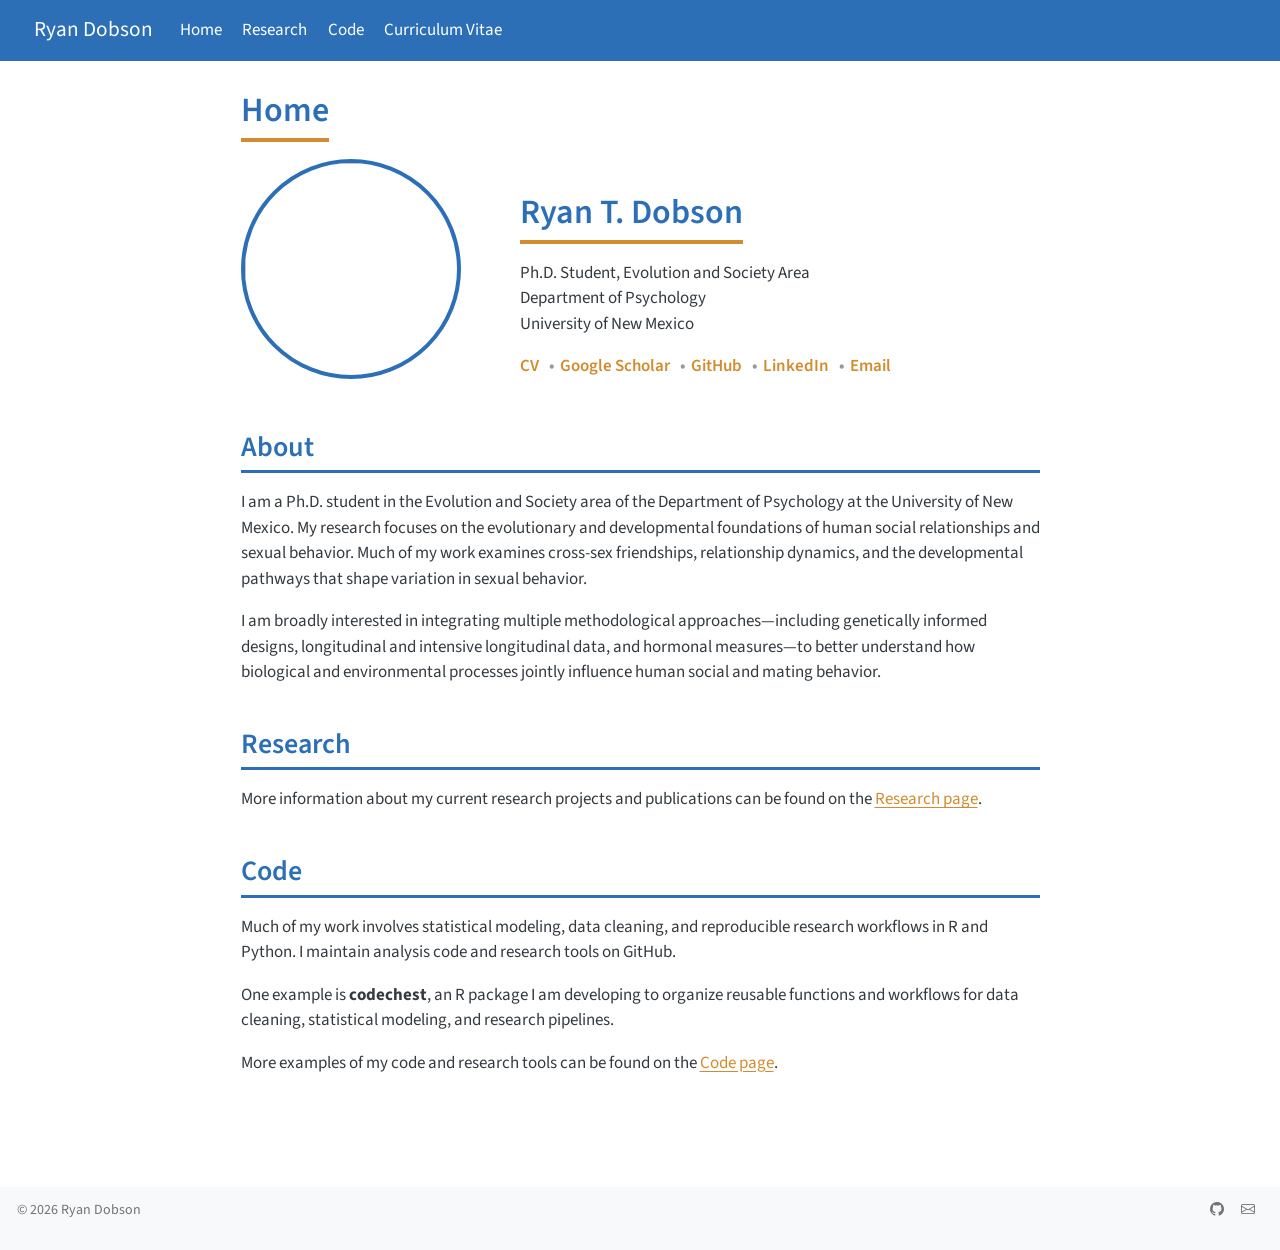
==== docs/index.html @ 4579f453 "minor updates" ====
<!DOCTYPE html>
<html xmlns="http://www.w3.org/1999/xhtml" lang="en" xml:lang="en"><head>

<meta charset="utf-8">
<meta name="generator" content="quarto-1.8.25">

<meta name="viewport" content="width=device-width, initial-scale=1.0, user-scalable=yes">


<title>Home – Ryan Dobson</title>
<style>
code{white-space: pre-wrap;}
span.smallcaps{font-variant: small-caps;}
div.columns{display: flex; gap: min(4vw, 1.5em);}
div.column{flex: auto; overflow-x: auto;}
div.hanging-indent{margin-left: 1.5em; text-indent: -1.5em;}
ul.task-list{list-style: none;}
ul.task-list li input[type="checkbox"] {
  width: 0.8em;
  margin: 0 0.8em 0.2em -1em; /* quarto-specific, see https://github.com/quarto-dev/quarto-cli/issues/4556 */ 
  vertical-align: middle;
}
</style>


<script src="site_libs/quarto-nav/quarto-nav.js"></script>
<script src="site_libs/quarto-nav/headroom.min.js"></script>
<script src="site_libs/clipboard/clipboard.min.js"></script>
<script src="site_libs/quarto-search/autocomplete.umd.js"></script>
<script src="site_libs/quarto-search/fuse.min.js"></script>
<script src="site_libs/quarto-search/quarto-search.js"></script>
<meta name="quarto:offset" content="./">
<script src="site_libs/quarto-html/quarto.js" type="module"></script>
<script src="site_libs/quarto-html/tabsets/tabsets.js" type="module"></script>
<script src="site_libs/quarto-html/axe/axe-check.js" type="module"></script>
<script src="site_libs/quarto-html/popper.min.js"></script>
<script src="site_libs/quarto-html/tippy.umd.min.js"></script>
<script src="site_libs/quarto-html/anchor.min.js"></script>
<link href="site_libs/quarto-html/tippy.css" rel="stylesheet">
<link href="site_libs/quarto-html/quarto-syntax-highlighting-7b89279ff1a6dce999919e0e67d4d9ec.css" rel="stylesheet" id="quarto-text-highlighting-styles">
<script src="site_libs/bootstrap/bootstrap.min.js"></script>
<link href="site_libs/bootstrap/bootstrap-icons.css" rel="stylesheet">
<link href="site_libs/bootstrap/bootstrap-d34d6fb547be8940ebf3b1b41525d5d0.min.css" rel="stylesheet" append-hash="true" id="quarto-bootstrap" data-mode="light">
<script id="quarto-search-options" type="application/json">{
  "location": "navbar",
  "copy-button": false,
  "collapse-after": 3,
  "panel-placement": "end",
  "type": "overlay",
  "limit": 50,
  "keyboard-shortcut": [
    "f",
    "/",
    "s"
  ],
  "show-item-context": false,
  "language": {
    "search-no-results-text": "No results",
    "search-matching-documents-text": "matching documents",
    "search-copy-link-title": "Copy link to search",
    "search-hide-matches-text": "Hide additional matches",
    "search-more-match-text": "more match in this document",
    "search-more-matches-text": "more matches in this document",
    "search-clear-button-title": "Clear",
    "search-text-placeholder": "",
    "search-detached-cancel-button-title": "Cancel",
    "search-submit-button-title": "Submit",
    "search-label": "Search"
  }
}</script>


<link rel="stylesheet" href="styles.css">
</head>

<body class="nav-fixed fullcontent quarto-light">

<div id="quarto-search-results"></div>
  <header id="quarto-header" class="headroom fixed-top">
    <nav class="navbar navbar-expand-lg " data-bs-theme="dark">
      <div class="navbar-container container-fluid">
      <div class="navbar-brand-container mx-auto">
    <a href="./index.html" class="navbar-brand navbar-brand-logo">
    </a>
    <a class="navbar-brand" href="./index.html">
    <span class="navbar-title">Ryan Dobson</span>
    </a>
  </div>
            <div id="quarto-search" class="" title="Search"></div>
          <button class="navbar-toggler" type="button" data-bs-toggle="collapse" data-bs-target="#navbarCollapse" aria-controls="navbarCollapse" role="menu" aria-expanded="false" aria-label="Toggle navigation" onclick="if (window.quartoToggleHeadroom) { window.quartoToggleHeadroom(); }">
  <span class="navbar-toggler-icon"></span>
</button>
          <div class="collapse navbar-collapse" id="navbarCollapse">
            <ul class="navbar-nav navbar-nav-scroll me-auto">
  <li class="nav-item">
    <a class="nav-link active" href="./index.html" aria-current="page"> 
<span class="menu-text">Home</span></a>
  </li>  
  <li class="nav-item">
    <a class="nav-link" href="./research.html"> 
<span class="menu-text">Research</span></a>
  </li>  
  <li class="nav-item">
    <a class="nav-link" href="./code.html"> 
<span class="menu-text">Code</span></a>
  </li>  
  <li class="nav-item">
    <a class="nav-link" href="./cv.html"> 
<span class="menu-text">Curriculum Vitae</span></a>
  </li>  
</ul>
          </div> <!-- /navcollapse -->
            <div class="quarto-navbar-tools">
</div>
      </div> <!-- /container-fluid -->
    </nav>
</header>
<!-- content -->
<div id="quarto-content" class="quarto-container page-columns page-rows-contents page-layout-article page-navbar">
<!-- sidebar -->
<!-- margin-sidebar -->
    
<!-- main -->
<main class="content" id="quarto-document-content">

<header id="title-block-header" class="quarto-title-block default">
<div class="quarto-title">
<h1 class="title">Home</h1>
</div>



<div class="quarto-title-meta">

    
  
    
  </div>
  


</header>


<div class="columns">
<div class="column" style="width:35%;">
<p><img src="files/images/unm_free_personal_headshot.jpg" class="profile-photo img-fluid"></p>
</div><div class="column" style="width:65%;">
<section id="ryan-t.-dobson" class="level1">
<h1>Ryan T. Dobson</h1>
<p>Ph.D.&nbsp;Student, Evolution and Society Area<br>
Department of Psychology<br>
University of New Mexico</p>
<div class="profile-links">
<p><a href="files/Ryan_Dobson_CV_march15_2026.pdf">CV</a> <a href="https://scholar.google.com/citations?user=y7DOvyMAAAAJ&amp;hl=en">Google Scholar</a> <a href="https://github.com/ryandobson">GitHub</a> <a href="https://www.linkedin.com/in/ryan-dobson-2022abc">LinkedIn</a> <a href="mailto:rdobson@unm.edu">Email</a></p>
</div>
</section>
</div>
</div>
<section id="about" class="level2">
<h2 class="anchored" data-anchor-id="about">About</h2>
<p>I am a Ph.D.&nbsp;student in the Evolution and Society area of the Department of Psychology at the University of New Mexico. My research focuses on the evolutionary and developmental foundations of human social relationships and sexual behavior. Much of my work examines cross-sex friendships, relationship dynamics, and the developmental pathways that shape variation in sexual behavior.</p>
<p>I am broadly interested in integrating multiple methodological approaches—including genetically informed designs, longitudinal and intensive longitudinal data, and hormonal measures—to better understand how biological and environmental processes jointly influence human social and mating behavior.</p>
</section>
<section id="research" class="level2">
<h2 class="anchored" data-anchor-id="research">Research</h2>
<p>More information about my current research projects and publications can be found on the <a href="./research.html">Research page</a>.</p>
</section>
<section id="code" class="level2">
<h2 class="anchored" data-anchor-id="code">Code</h2>
<p>Much of my work involves statistical modeling, data cleaning, and reproducible research workflows in R and Python. I maintain analysis code and research tools on GitHub.</p>
<p>One example is <strong>codechest</strong>, an R package I am developing to organize reusable functions and workflows for data cleaning, statistical modeling, and research pipelines.</p>
<p>More examples of my code and research tools can be found on the <a href="./code.html">Code page</a>.</p>


</section>

</main> <!-- /main -->
<script id="quarto-html-after-body" type="application/javascript">
  window.document.addEventListener("DOMContentLoaded", function (event) {
    const icon = "";
    const anchorJS = new window.AnchorJS();
    anchorJS.options = {
      placement: 'right',
      icon: icon
    };
    anchorJS.add('.anchored');
    const isCodeAnnotation = (el) => {
      for (const clz of el.classList) {
        if (clz.startsWith('code-annotation-')) {                     
          return true;
        }
      }
      return false;
    }
    const onCopySuccess = function(e) {
      // button target
      const button = e.trigger;
      // don't keep focus
      button.blur();
      // flash "checked"
      button.classList.add('code-copy-button-checked');
      var currentTitle = button.getAttribute("title");
      button.setAttribute("title", "Copied!");
      let tooltip;
      if (window.bootstrap) {
        button.setAttribute("data-bs-toggle", "tooltip");
        button.setAttribute("data-bs-placement", "left");
        button.setAttribute("data-bs-title", "Copied!");
        tooltip = new bootstrap.Tooltip(button, 
          { trigger: "manual", 
            customClass: "code-copy-button-tooltip",
            offset: [0, -8]});
        tooltip.show();    
      }
      setTimeout(function() {
        if (tooltip) {
          tooltip.hide();
          button.removeAttribute("data-bs-title");
          button.removeAttribute("data-bs-toggle");
          button.removeAttribute("data-bs-placement");
        }
        button.setAttribute("title", currentTitle);
        button.classList.remove('code-copy-button-checked');
      }, 1000);
      // clear code selection
      e.clearSelection();
    }
    const getTextToCopy = function(trigger) {
      const outerScaffold = trigger.parentElement.cloneNode(true);
      const codeEl = outerScaffold.querySelector('code');
      for (const childEl of codeEl.children) {
        if (isCodeAnnotation(childEl)) {
          childEl.remove();
        }
      }
      return codeEl.innerText;
    }
    const clipboard = new window.ClipboardJS('.code-copy-button:not([data-in-quarto-modal])', {
      text: getTextToCopy
    });
    clipboard.on('success', onCopySuccess);
    if (window.document.getElementById('quarto-embedded-source-code-modal')) {
      const clipboardModal = new window.ClipboardJS('.code-copy-button[data-in-quarto-modal]', {
        text: getTextToCopy,
        container: window.document.getElementById('quarto-embedded-source-code-modal')
      });
      clipboardModal.on('success', onCopySuccess);
    }
      var localhostRegex = new RegExp(/^(?:http|https):\/\/localhost\:?[0-9]*\//);
      var mailtoRegex = new RegExp(/^mailto:/);
        var filterRegex = new RegExp('/' + window.location.host + '/');
      var isInternal = (href) => {
          return filterRegex.test(href) || localhostRegex.test(href) || mailtoRegex.test(href);
      }
      // Inspect non-navigation links and adorn them if external
     var links = window.document.querySelectorAll('a[href]:not(.nav-link):not(.navbar-brand):not(.toc-action):not(.sidebar-link):not(.sidebar-item-toggle):not(.pagination-link):not(.no-external):not([aria-hidden]):not(.dropdown-item):not(.quarto-navigation-tool):not(.about-link)');
      for (var i=0; i<links.length; i++) {
        const link = links[i];
        if (!isInternal(link.href)) {
          // undo the damage that might have been done by quarto-nav.js in the case of
          // links that we want to consider external
          if (link.dataset.originalHref !== undefined) {
            link.href = link.dataset.originalHref;
          }
        }
      }
    function tippyHover(el, contentFn, onTriggerFn, onUntriggerFn) {
      const config = {
        allowHTML: true,
        maxWidth: 500,
        delay: 100,
        arrow: false,
        appendTo: function(el) {
            return el.parentElement;
        },
        interactive: true,
        interactiveBorder: 10,
        theme: 'quarto',
        placement: 'bottom-start',
      };
      if (contentFn) {
        config.content = contentFn;
      }
      if (onTriggerFn) {
        config.onTrigger = onTriggerFn;
      }
      if (onUntriggerFn) {
        config.onUntrigger = onUntriggerFn;
      }
      window.tippy(el, config); 
    }
    const noterefs = window.document.querySelectorAll('a[role="doc-noteref"]');
    for (var i=0; i<noterefs.length; i++) {
      const ref = noterefs[i];
      tippyHover(ref, function() {
        // use id or data attribute instead here
        let href = ref.getAttribute('data-footnote-href') || ref.getAttribute('href');
        try { href = new URL(href).hash; } catch {}
        const id = href.replace(/^#\/?/, "");
        const note = window.document.getElementById(id);
        if (note) {
          return note.innerHTML;
        } else {
          return "";
        }
      });
    }
    const xrefs = window.document.querySelectorAll('a.quarto-xref');
    const processXRef = (id, note) => {
      // Strip column container classes
      const stripColumnClz = (el) => {
        el.classList.remove("page-full", "page-columns");
        if (el.children) {
          for (const child of el.children) {
            stripColumnClz(child);
          }
        }
      }
      stripColumnClz(note)
      if (id === null || id.startsWith('sec-')) {
        // Special case sections, only their first couple elements
        const container = document.createElement("div");
        if (note.children && note.children.length > 2) {
          container.appendChild(note.children[0].cloneNode(true));
          for (let i = 1; i < note.children.length; i++) {
            const child = note.children[i];
            if (child.tagName === "P" && child.innerText === "") {
              continue;
            } else {
              container.appendChild(child.cloneNode(true));
              break;
            }
          }
          if (window.Quarto?.typesetMath) {
            window.Quarto.typesetMath(container);
          }
          return container.innerHTML
        } else {
          if (window.Quarto?.typesetMath) {
            window.Quarto.typesetMath(note);
          }
          return note.innerHTML;
        }
      } else {
        // Remove any anchor links if they are present
        const anchorLink = note.querySelector('a.anchorjs-link');
        if (anchorLink) {
          anchorLink.remove();
        }
        if (window.Quarto?.typesetMath) {
          window.Quarto.typesetMath(note);
        }
        if (note.classList.contains("callout")) {
          return note.outerHTML;
        } else {
          return note.innerHTML;
        }
      }
    }
    for (var i=0; i<xrefs.length; i++) {
      const xref = xrefs[i];
      tippyHover(xref, undefined, function(instance) {
        instance.disable();
        let url = xref.getAttribute('href');
        let hash = undefined; 
        if (url.startsWith('#')) {
          hash = url;
        } else {
          try { hash = new URL(url).hash; } catch {}
        }
        if (hash) {
          const id = hash.replace(/^#\/?/, "");
          const note = window.document.getElementById(id);
          if (note !== null) {
            try {
              const html = processXRef(id, note.cloneNode(true));
              instance.setContent(html);
            } finally {
              instance.enable();
              instance.show();
            }
          } else {
            // See if we can fetch this
            fetch(url.split('#')[0])
            .then(res => res.text())
            .then(html => {
              const parser = new DOMParser();
              const htmlDoc = parser.parseFromString(html, "text/html");
              const note = htmlDoc.getElementById(id);
              if (note !== null) {
                const html = processXRef(id, note);
                instance.setContent(html);
              } 
            }).finally(() => {
              instance.enable();
              instance.show();
            });
          }
        } else {
          // See if we can fetch a full url (with no hash to target)
          // This is a special case and we should probably do some content thinning / targeting
          fetch(url)
          .then(res => res.text())
          .then(html => {
            const parser = new DOMParser();
            const htmlDoc = parser.parseFromString(html, "text/html");
            const note = htmlDoc.querySelector('main.content');
            if (note !== null) {
              // This should only happen for chapter cross references
              // (since there is no id in the URL)
              // remove the first header
              if (note.children.length > 0 && note.children[0].tagName === "HEADER") {
                note.children[0].remove();
              }
              const html = processXRef(null, note);
              instance.setContent(html);
            } 
          }).finally(() => {
            instance.enable();
            instance.show();
          });
        }
      }, function(instance) {
      });
    }
        let selectedAnnoteEl;
        const selectorForAnnotation = ( cell, annotation) => {
          let cellAttr = 'data-code-cell="' + cell + '"';
          let lineAttr = 'data-code-annotation="' +  annotation + '"';
          const selector = 'span[' + cellAttr + '][' + lineAttr + ']';
          return selector;
        }
        const selectCodeLines = (annoteEl) => {
          const doc = window.document;
          const targetCell = annoteEl.getAttribute("data-target-cell");
          const targetAnnotation = annoteEl.getAttribute("data-target-annotation");
          const annoteSpan = window.document.querySelector(selectorForAnnotation(targetCell, targetAnnotation));
          const lines = annoteSpan.getAttribute("data-code-lines").split(",");
          const lineIds = lines.map((line) => {
            return targetCell + "-" + line;
          })
          let top = null;
          let height = null;
          let parent = null;
          if (lineIds.length > 0) {
              //compute the position of the single el (top and bottom and make a div)
              const el = window.document.getElementById(lineIds[0]);
              top = el.offsetTop;
              height = el.offsetHeight;
              parent = el.parentElement.parentElement;
            if (lineIds.length > 1) {
              const lastEl = window.document.getElementById(lineIds[lineIds.length - 1]);
              const bottom = lastEl.offsetTop + lastEl.offsetHeight;
              height = bottom - top;
            }
            if (top !== null && height !== null && parent !== null) {
              // cook up a div (if necessary) and position it 
              let div = window.document.getElementById("code-annotation-line-highlight");
              if (div === null) {
                div = window.document.createElement("div");
                div.setAttribute("id", "code-annotation-line-highlight");
                div.style.position = 'absolute';
                parent.appendChild(div);
              }
              div.style.top = top - 2 + "px";
              div.style.height = height + 4 + "px";
              div.style.left = 0;
              let gutterDiv = window.document.getElementById("code-annotation-line-highlight-gutter");
              if (gutterDiv === null) {
                gutterDiv = window.document.createElement("div");
                gutterDiv.setAttribute("id", "code-annotation-line-highlight-gutter");
                gutterDiv.style.position = 'absolute';
                const codeCell = window.document.getElementById(targetCell);
                const gutter = codeCell.querySelector('.code-annotation-gutter');
                gutter.appendChild(gutterDiv);
              }
              gutterDiv.style.top = top - 2 + "px";
              gutterDiv.style.height = height + 4 + "px";
            }
            selectedAnnoteEl = annoteEl;
          }
        };
        const unselectCodeLines = () => {
          const elementsIds = ["code-annotation-line-highlight", "code-annotation-line-highlight-gutter"];
          elementsIds.forEach((elId) => {
            const div = window.document.getElementById(elId);
            if (div) {
              div.remove();
            }
          });
          selectedAnnoteEl = undefined;
        };
          // Handle positioning of the toggle
      window.addEventListener(
        "resize",
        throttle(() => {
          elRect = undefined;
          if (selectedAnnoteEl) {
            selectCodeLines(selectedAnnoteEl);
          }
        }, 10)
      );
      function throttle(fn, ms) {
      let throttle = false;
      let timer;
        return (...args) => {
          if(!throttle) { // first call gets through
              fn.apply(this, args);
              throttle = true;
          } else { // all the others get throttled
              if(timer) clearTimeout(timer); // cancel #2
              timer = setTimeout(() => {
                fn.apply(this, args);
                timer = throttle = false;
              }, ms);
          }
        };
      }
        // Attach click handler to the DT
        const annoteDls = window.document.querySelectorAll('dt[data-target-cell]');
        for (const annoteDlNode of annoteDls) {
          annoteDlNode.addEventListener('click', (event) => {
            const clickedEl = event.target;
            if (clickedEl !== selectedAnnoteEl) {
              unselectCodeLines();
              const activeEl = window.document.querySelector('dt[data-target-cell].code-annotation-active');
              if (activeEl) {
                activeEl.classList.remove('code-annotation-active');
              }
              selectCodeLines(clickedEl);
              clickedEl.classList.add('code-annotation-active');
            } else {
              // Unselect the line
              unselectCodeLines();
              clickedEl.classList.remove('code-annotation-active');
            }
          });
        }
    const findCites = (el) => {
      const parentEl = el.parentElement;
      if (parentEl) {
        const cites = parentEl.dataset.cites;
        if (cites) {
          return {
            el,
            cites: cites.split(' ')
          };
        } else {
          return findCites(el.parentElement)
        }
      } else {
        return undefined;
      }
    };
    var bibliorefs = window.document.querySelectorAll('a[role="doc-biblioref"]');
    for (var i=0; i<bibliorefs.length; i++) {
      const ref = bibliorefs[i];
      const citeInfo = findCites(ref);
      if (citeInfo) {
        tippyHover(citeInfo.el, function() {
          var popup = window.document.createElement('div');
          citeInfo.cites.forEach(function(cite) {
            var citeDiv = window.document.createElement('div');
            citeDiv.classList.add('hanging-indent');
            citeDiv.classList.add('csl-entry');
            var biblioDiv = window.document.getElementById('ref-' + cite);
            if (biblioDiv) {
              citeDiv.innerHTML = biblioDiv.innerHTML;
            }
            popup.appendChild(citeDiv);
          });
          return popup.innerHTML;
        });
      }
    }
  });
  </script>
</div> <!-- /content -->
<footer class="footer">
  <div class="nav-footer">
    <div class="nav-footer-left">
<p>© 2026 Ryan Dobson</p>
</div>   
    <div class="nav-footer-center">
      &nbsp;
    </div>
    <div class="nav-footer-right">
      <ul class="footer-items list-unstyled">
    <li class="nav-item compact">
    <a class="nav-link" href="https://github.com/ryandobson">
      <i class="bi bi-github" role="img">
</i> 
    </a>
  </li>  
    <li class="nav-item compact">
    <a class="nav-link" href="mailto:rdobson@unm.edu">
      <i class="bi bi-envelope" role="img">
</i> 
    </a>
  </li>  
</ul>
    </div>
  </div>
</footer>




</body></html>
---- docs/site_libs/quarto-html/tippy.css ----
.tippy-box[data-animation=fade][data-state=hidden]{opacity:0}[data-tippy-root]{max-width:calc(100vw - 10px)}.tippy-box{position:relative;background-color:#333;color:#fff;border-radius:4px;font-size:14px;line-height:1.4;white-space:normal;outline:0;transition-property:transform,visibility,opacity}.tippy-box[data-placement^=top]>.tippy-arrow{bottom:0}.tippy-box[data-placement^=top]>.tippy-arrow:before{bottom:-7px;left:0;border-width:8px 8px 0;border-top-color:initial;transform-origin:center top}.tippy-box[data-placement^=bottom]>.tippy-arrow{top:0}.tippy-box[data-placement^=bottom]>.tippy-arrow:before{top:-7px;left:0;border-width:0 8px 8px;border-bottom-color:initial;transform-origin:center bottom}.tippy-box[data-placement^=left]>.tippy-arrow{right:0}.tippy-box[data-placement^=left]>.tippy-arrow:before{border-width:8px 0 8px 8px;border-left-color:initial;right:-7px;transform-origin:center left}.tippy-box[data-placement^=right]>.tippy-arrow{left:0}.tippy-box[data-placement^=right]>.tippy-arrow:before{left:-7px;border-width:8px 8px 8px 0;border-right-color:initial;transform-origin:center right}.tippy-box[data-inertia][data-state=visible]{transition-timing-function:cubic-bezier(.54,1.5,.38,1.11)}.tippy-arrow{width:16px;height:16px;color:#333}.tippy-arrow:before{content:"";position:absolute;border-color:transparent;border-style:solid}.tippy-content{position:relative;padding:5px 9px;z-index:1}
---- docs/site_libs/quarto-html/quarto-syntax-highlighting-7b89279ff1a6dce999919e0e67d4d9ec.css ----
/* quarto syntax highlight colors */
:root {
  --quarto-hl-ot-color: #003B4F;
  --quarto-hl-at-color: #657422;
  --quarto-hl-ss-color: #20794D;
  --quarto-hl-an-color: #5E5E5E;
  --quarto-hl-fu-color: #4758AB;
  --quarto-hl-st-color: #20794D;
  --quarto-hl-cf-color: #003B4F;
  --quarto-hl-op-color: #5E5E5E;
  --quarto-hl-er-color: #AD0000;
  --quarto-hl-bn-color: #AD0000;
  --quarto-hl-al-color: #AD0000;
  --quarto-hl-va-color: #111111;
  --quarto-hl-bu-color: inherit;
  --quarto-hl-ex-color: inherit;
  --quarto-hl-pp-color: #AD0000;
  --quarto-hl-in-color: #5E5E5E;
  --quarto-hl-vs-color: #20794D;
  --quarto-hl-wa-color: #5E5E5E;
  --quarto-hl-do-color: #5E5E5E;
  --quarto-hl-im-color: #00769E;
  --quarto-hl-ch-color: #20794D;
  --quarto-hl-dt-color: #AD0000;
  --quarto-hl-fl-color: #AD0000;
  --quarto-hl-co-color: #5E5E5E;
  --quarto-hl-cv-color: #5E5E5E;
  --quarto-hl-cn-color: #8f5902;
  --quarto-hl-sc-color: #5E5E5E;
  --quarto-hl-dv-color: #AD0000;
  --quarto-hl-kw-color: #003B4F;
}

/* other quarto variables */
:root {
  --quarto-font-monospace: SFMono-Regular, Menlo, Monaco, Consolas, "Liberation Mono", "Courier New", monospace;
}

/* syntax highlight based on Pandoc's rules */
pre > code.sourceCode > span {
  color: #003B4F;
}

code.sourceCode > span {
  color: #003B4F;
}

div.sourceCode,
div.sourceCode pre.sourceCode {
  color: #003B4F;
}

/* Normal */
code span {
  color: #003B4F;
}

/* Alert */
code span.al {
  color: #AD0000;
  font-style: inherit;
}

/* Annotation */
code span.an {
  color: #5E5E5E;
  font-style: inherit;
}

/* Attribute */
code span.at {
  color: #657422;
  font-style: inherit;
}

/* BaseN */
code span.bn {
  color: #AD0000;
  font-style: inherit;
}

/* BuiltIn */
code span.bu {
  font-style: inherit;
}

/* ControlFlow */
code span.cf {
  color: #003B4F;
  font-weight: bold;
  font-style: inherit;
}

/* Char */
code span.ch {
  color: #20794D;
  font-style: inherit;
}

/* Constant */
code span.cn {
  color: #8f5902;
  font-style: inherit;
}

/* Comment */
code span.co {
  color: #5E5E5E;
  font-style: inherit;
}

/* CommentVar */
code span.cv {
  color: #5E5E5E;
  font-style: italic;
}

/* Documentation */
code span.do {
  color: #5E5E5E;
  font-style: italic;
}

/* DataType */
code span.dt {
  color: #AD0000;
  font-style: inherit;
}

/* DecVal */
code span.dv {
  color: #AD0000;
  font-style: inherit;
}

/* Error */
code span.er {
  color: #AD0000;
  font-style: inherit;
}

/* Extension */
code span.ex {
  font-style: inherit;
}

/* Float */
code span.fl {
  color: #AD0000;
  font-style: inherit;
}

/* Function */
code span.fu {
  color: #4758AB;
  font-style: inherit;
}

/* Import */
code span.im {
  color: #00769E;
  font-style: inherit;
}

/* Information */
code span.in {
  color: #5E5E5E;
  font-style: inherit;
}

/* Keyword */
code span.kw {
  color: #003B4F;
  font-weight: bold;
  font-style: inherit;
}

/* Operator */
code span.op {
  color: #5E5E5E;
  font-style: inherit;
}

/* Other */
code span.ot {
  color: #003B4F;
  font-style: inherit;
}

/* Preprocessor */
code span.pp {
  color: #AD0000;
  font-style: inherit;
}

/* SpecialChar */
code span.sc {
  color: #5E5E5E;
  font-style: inherit;
}

/* SpecialString */
code span.ss {
  color: #20794D;
  font-style: inherit;
}

/* String */
code span.st {
  color: #20794D;
  font-style: inherit;
}

/* Variable */
code span.va {
  color: #111111;
  font-style: inherit;
}

/* VerbatimString */
code span.vs {
  color: #20794D;
  font-style: inherit;
}

/* Warning */
code span.wa {
  color: #5E5E5E;
  font-style: italic;
}

.prevent-inlining {
  content: "</";
}

/*# sourceMappingURL=3944bc705cfaf4c80e56f77c5205168a.css.map */
---- docs/styles.css ----
:root {
  --primary-color: #2c6fb7;
  --accent-color: #d18c2f;
}

h1, h2, h3 {
  color: var(--primary-color);
  font-weight: 600;
}

h1 {
  border-bottom: 4px solid var(--accent-color);
  display: inline-block;
  padding-bottom: 6px;
}

h2 {
  border-bottom: 3px solid var(--primary-color);
  padding-bottom: 6px;
  margin-top: 1.5em;
}

a {
  color: var(--accent-color);
}

a:hover {
  color: var(--primary-color);
}

.navbar {
  background-color: var(--primary-color);
}

.navbar a {
  color: white !important;
}

.navbar a:hover {
  color: var(--accent-color) !important;
}

section {
  margin-bottom: 2rem;
}

.profile-photo {
  width: 220px;
  height: 220px;
  object-fit: cover;
  border-radius: 50%;
  border: 4px solid var(--primary-color);
}

.profile-links {
  display: flex;
  flex-wrap: wrap;
  gap: 14px;
  margin: 12px 0 20px 0;
  align-items: center;
}

.profile-links a {
  text-decoration: none;
  font-weight: 600;
  color: var(--accent-color);
}

.profile-links a:hover {
  text-decoration: underline;
  color: var(--primary-color);
}

.section-highlight {
  border-left: 5px solid var(--accent-color);
  padding-left: 12px;
  margin-bottom: 20px;
}

.profile-links a::after {
  content: "•";
  margin-left: 10px;
  margin-right: 2px;
  color: #999;
}

.profile-links a:last-child::after {
  content: "";
}
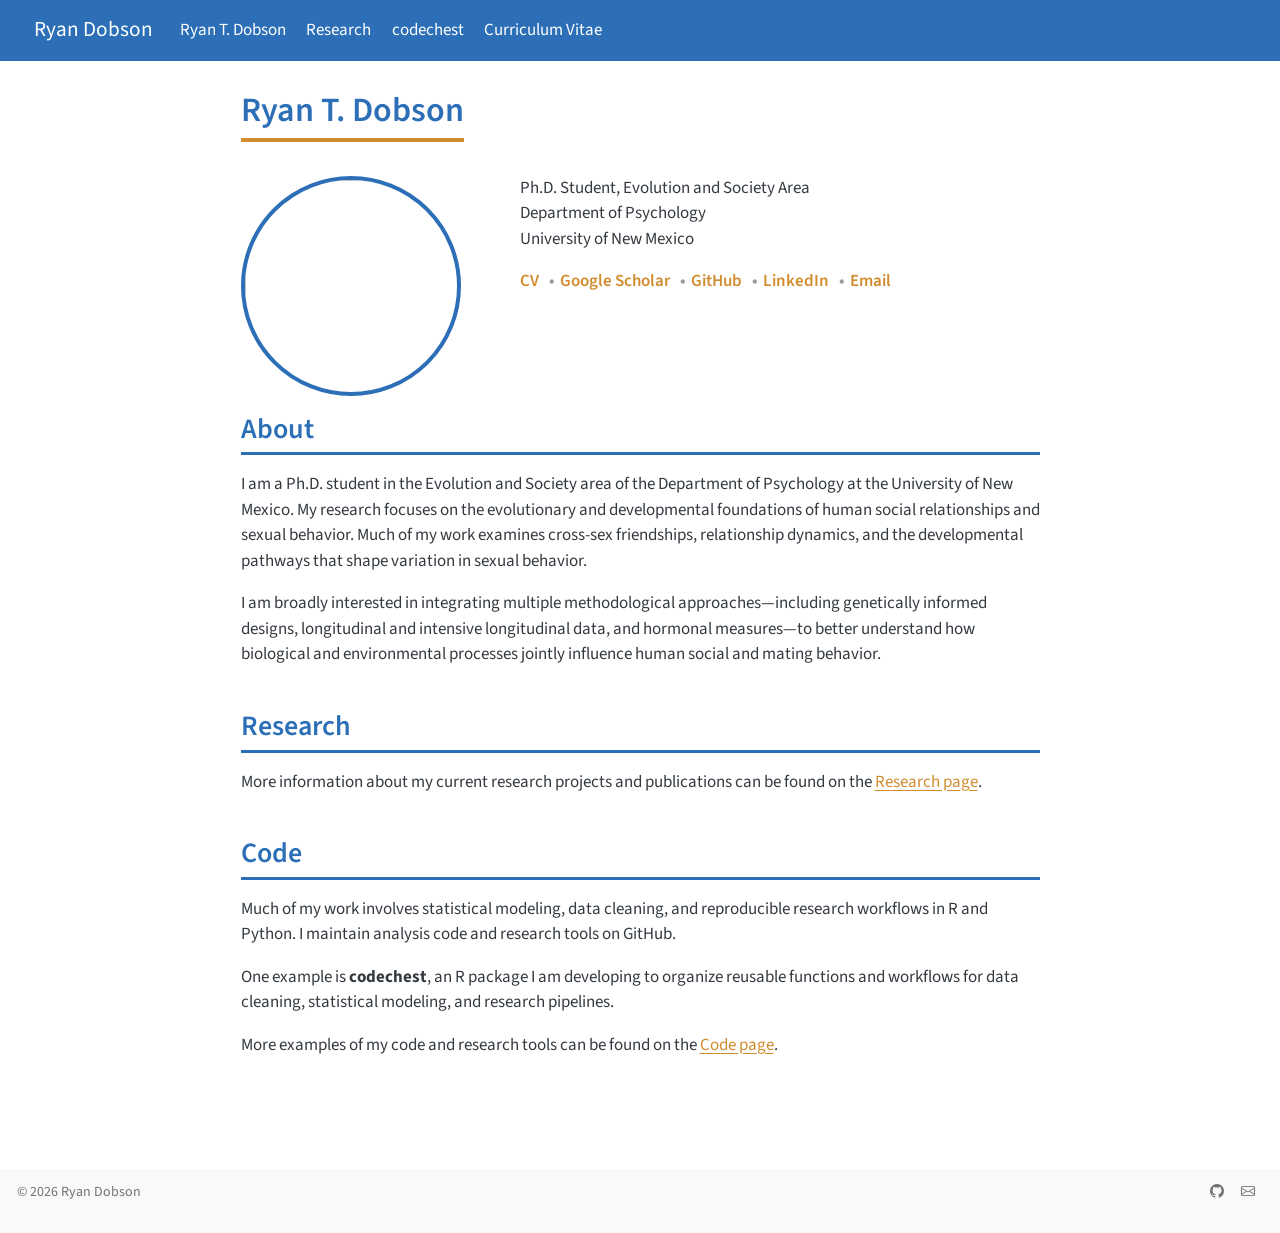
==== commit e3e87919: "minor updates" ====
--- a/docs/index.html
+++ b/docs/index.html
@@ -7,7 +7,7 @@
 <meta name="viewport" content="width=device-width, initial-scale=1.0, user-scalable=yes">
 
 
-<title>Home – Ryan Dobson</title>
+<title>Ryan Dobson</title>
 <style>
 code{white-space: pre-wrap;}
 span.smallcaps{font-variant: small-caps;}
@@ -94,7 +94,7 @@
             <ul class="navbar-nav navbar-nav-scroll me-auto">
   <li class="nav-item">
     <a class="nav-link active" href="./index.html" aria-current="page"> 
-<span class="menu-text">Home</span></a>
+<span class="menu-text">Ryan T. Dobson</span></a>
   </li>  
   <li class="nav-item">
     <a class="nav-link" href="./research.html"> 
@@ -102,7 +102,7 @@
   </li>  
   <li class="nav-item">
     <a class="nav-link" href="./code.html"> 
-<span class="menu-text">Code</span></a>
+<span class="menu-text">codechest</span></a>
   </li>  
   <li class="nav-item">
     <a class="nav-link" href="./cv.html"> 
@@ -121,25 +121,9 @@
 <!-- margin-sidebar -->
     
 <!-- main -->
-<main class="content" id="quarto-document-content">
-
-<header id="title-block-header" class="quarto-title-block default">
-<div class="quarto-title">
-<h1 class="title">Home</h1>
-</div>
-
-
-
-<div class="quarto-title-meta">
-
-    
-  
-    
-  </div>
-  
-
-
-</header>
+<main class="content" id="quarto-document-content"><header id="title-block-header" class="quarto-title-block"><h1 class="title display-7">Ryan T. Dobson</h1></header>
+
+
 
 
 <div class="columns">
@@ -147,7 +131,7 @@
 <p><img src="files/images/unm_free_personal_headshot.jpg" class="profile-photo img-fluid"></p>
 </div><div class="column" style="width:65%;">
 <section id="ryan-t.-dobson" class="level1">
-<h1>Ryan T. Dobson</h1>
+
 <p>Ph.D.&nbsp;Student, Evolution and Society Area<br>
 Department of Psychology<br>
 University of New Mexico</p>
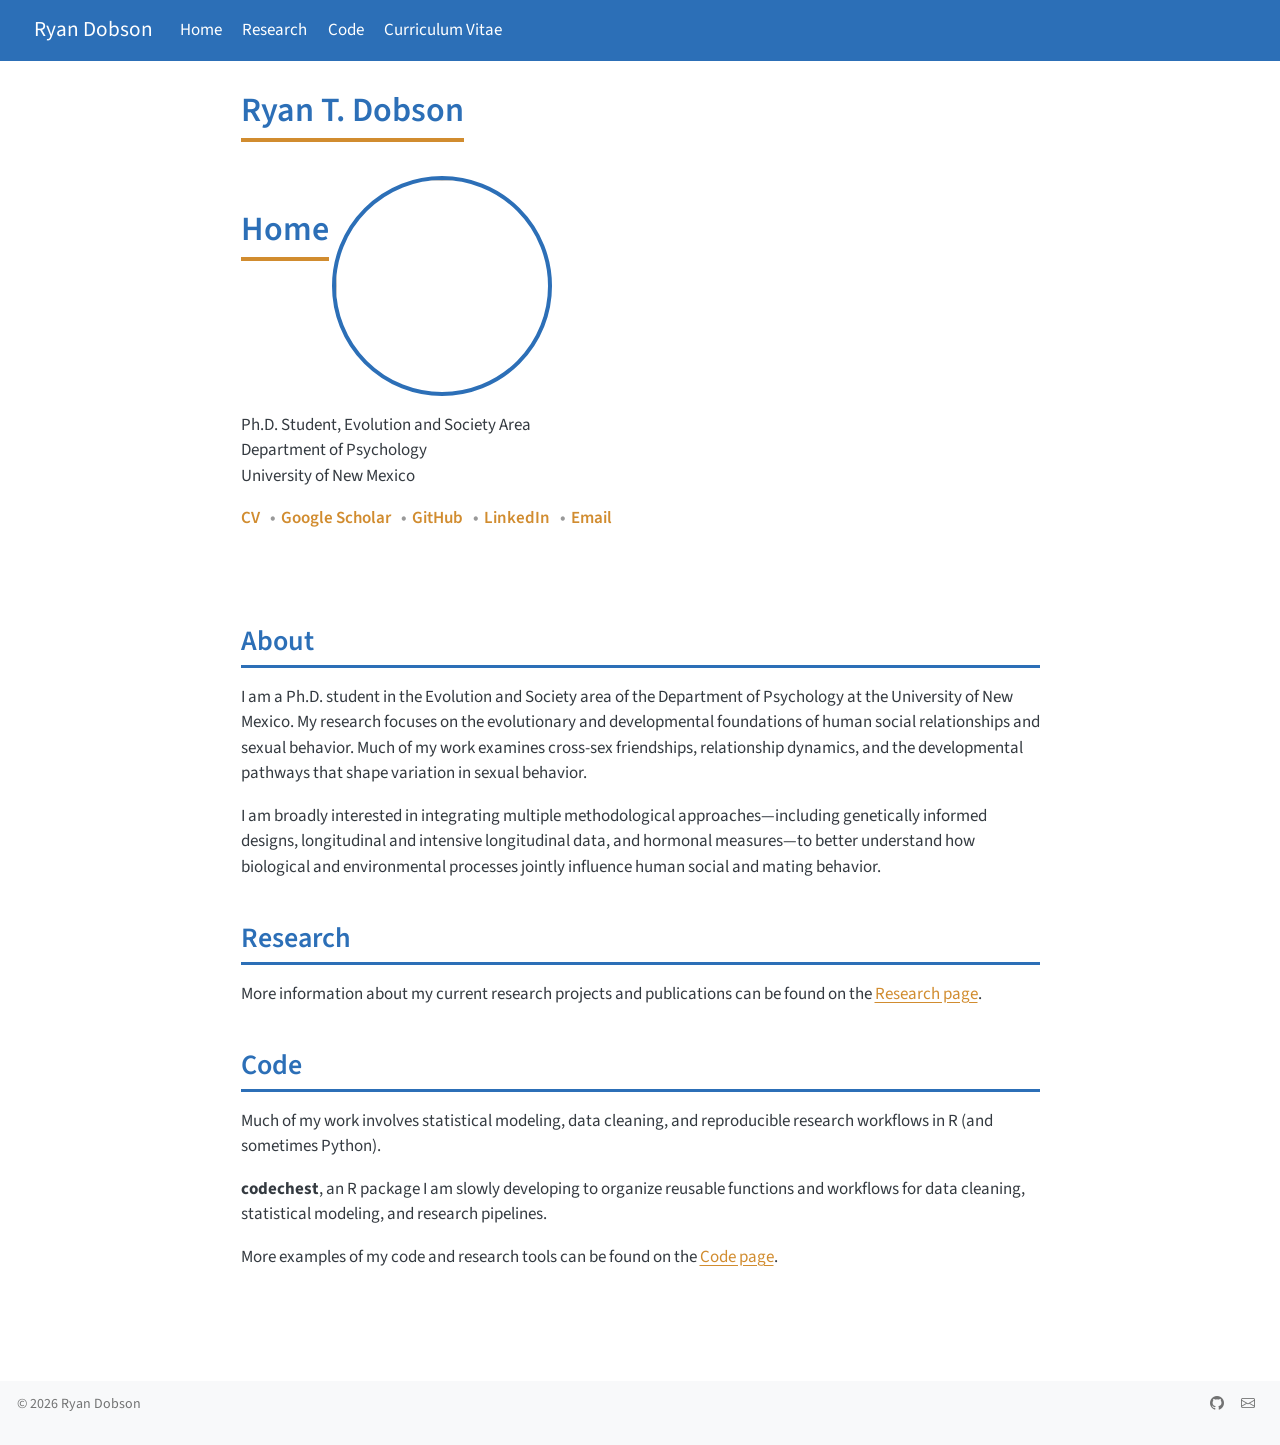
==== commit 946dae7c: "minor updates" ====
--- a/docs/index.html
+++ b/docs/index.html
@@ -94,7 +94,7 @@
             <ul class="navbar-nav navbar-nav-scroll me-auto">
   <li class="nav-item">
     <a class="nav-link active" href="./index.html" aria-current="page"> 
-<span class="menu-text">Ryan T. Dobson</span></a>
+<span class="menu-text">Home</span></a>
   </li>  
   <li class="nav-item">
     <a class="nav-link" href="./research.html"> 
@@ -102,7 +102,7 @@
   </li>  
   <li class="nav-item">
     <a class="nav-link" href="./code.html"> 
-<span class="menu-text">codechest</span></a>
+<span class="menu-text">Code</span></a>
   </li>  
   <li class="nav-item">
     <a class="nav-link" href="./cv.html"> 
@@ -126,6 +126,8 @@
 
 
 
+<section id="home" class="level1">
+<h1>Home</h1>
 <div class="columns">
 <div class="column" style="width:35%;">
 <p><img src="files/images/unm_free_personal_headshot.jpg" class="profile-photo img-fluid"></p>
@@ -152,11 +154,12 @@
 </section>
 <section id="code" class="level2">
 <h2 class="anchored" data-anchor-id="code">Code</h2>
-<p>Much of my work involves statistical modeling, data cleaning, and reproducible research workflows in R and Python. I maintain analysis code and research tools on GitHub.</p>
-<p>One example is <strong>codechest</strong>, an R package I am developing to organize reusable functions and workflows for data cleaning, statistical modeling, and research pipelines.</p>
+<p>Much of my work involves statistical modeling, data cleaning, and reproducible research workflows in R (and sometimes Python).</p>
+<p><strong>codechest</strong>, an R package I am slowly developing to organize reusable functions and workflows for data cleaning, statistical modeling, and research pipelines.</p>
 <p>More examples of my code and research tools can be found on the <a href="./code.html">Code page</a>.</p>
 
 
+</section>
 </section>
 
 </main> <!-- /main -->
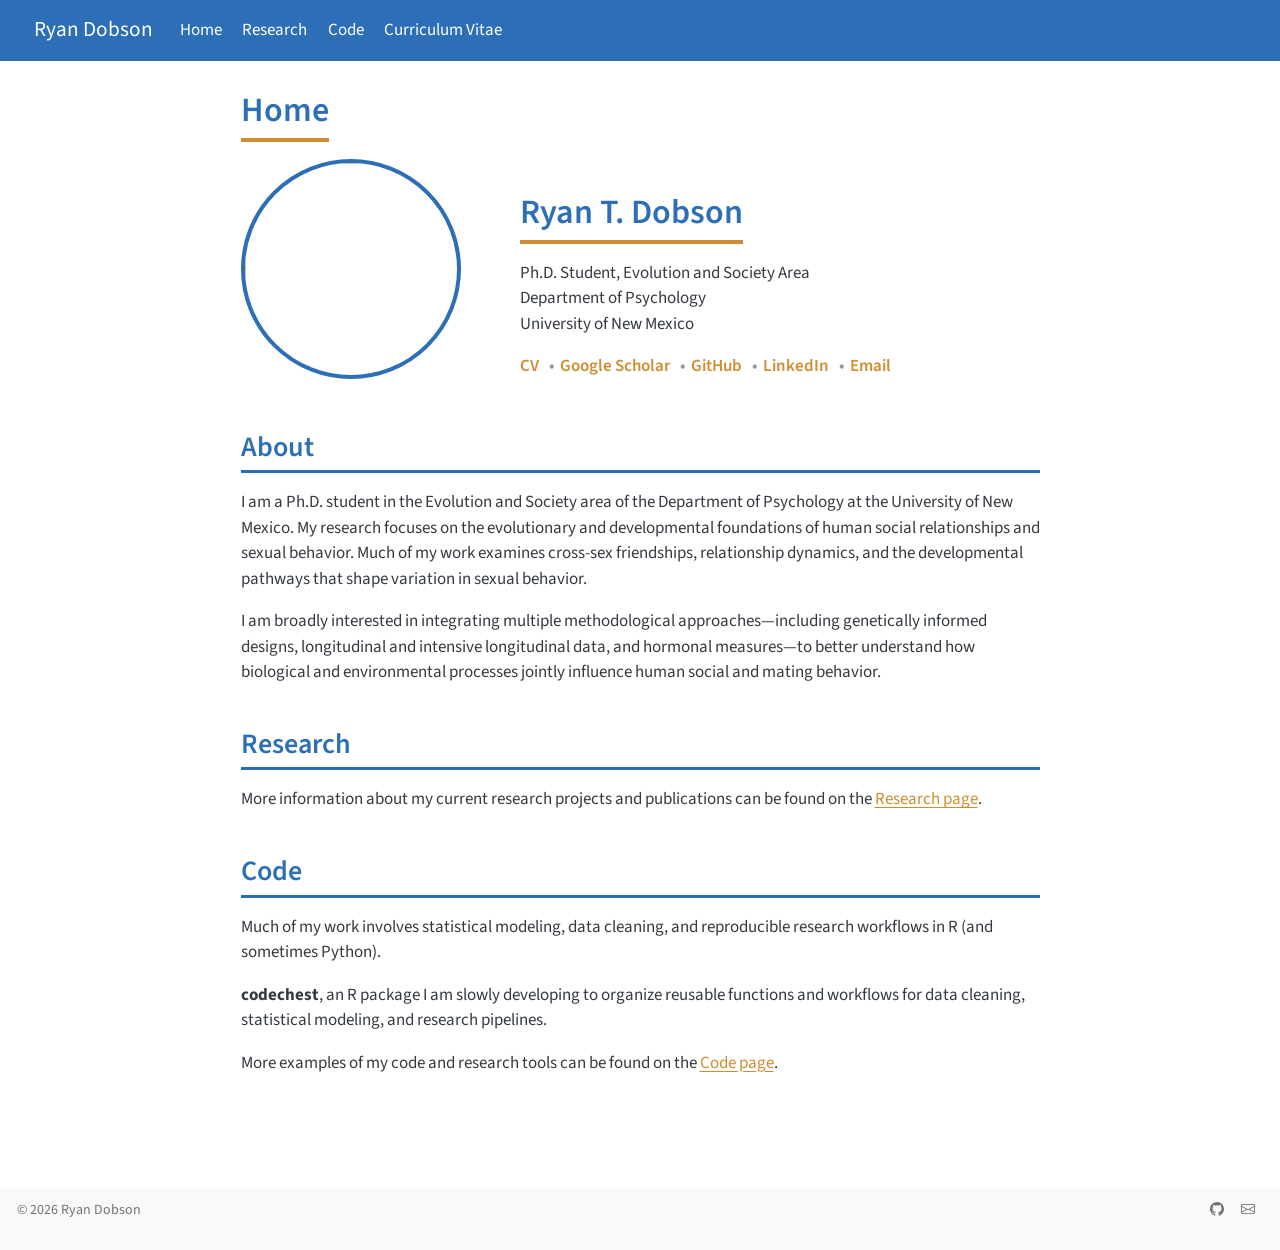
==== commit 02ecde47: "minor updates" ====
--- a/docs/index.html
+++ b/docs/index.html
@@ -7,7 +7,7 @@
 <meta name="viewport" content="width=device-width, initial-scale=1.0, user-scalable=yes">
 
 
-<title>Ryan Dobson</title>
+<title>Home – Ryan Dobson</title>
 <style>
 code{white-space: pre-wrap;}
 span.smallcaps{font-variant: small-caps;}
@@ -121,19 +121,33 @@
 <!-- margin-sidebar -->
     
 <!-- main -->
-<main class="content" id="quarto-document-content"><header id="title-block-header" class="quarto-title-block"><h1 class="title display-7">Ryan T. Dobson</h1></header>
-
-
-
-
-<section id="home" class="level1">
-<h1>Home</h1>
+<main class="content" id="quarto-document-content">
+
+<header id="title-block-header" class="quarto-title-block default">
+<div class="quarto-title">
+<h1 class="title">Home</h1>
+</div>
+
+
+
+<div class="quarto-title-meta">
+
+    
+  
+    
+  </div>
+  
+
+
+</header>
+
+
 <div class="columns">
 <div class="column" style="width:35%;">
 <p><img src="files/images/unm_free_personal_headshot.jpg" class="profile-photo img-fluid"></p>
 </div><div class="column" style="width:65%;">
 <section id="ryan-t.-dobson" class="level1">
-
+<h1>Ryan T. Dobson</h1>
 <p>Ph.D.&nbsp;Student, Evolution and Society Area<br>
 Department of Psychology<br>
 University of New Mexico</p>
@@ -159,7 +173,6 @@
 <p>More examples of my code and research tools can be found on the <a href="./code.html">Code page</a>.</p>
 
 
-</section>
 </section>
 
 </main> <!-- /main -->
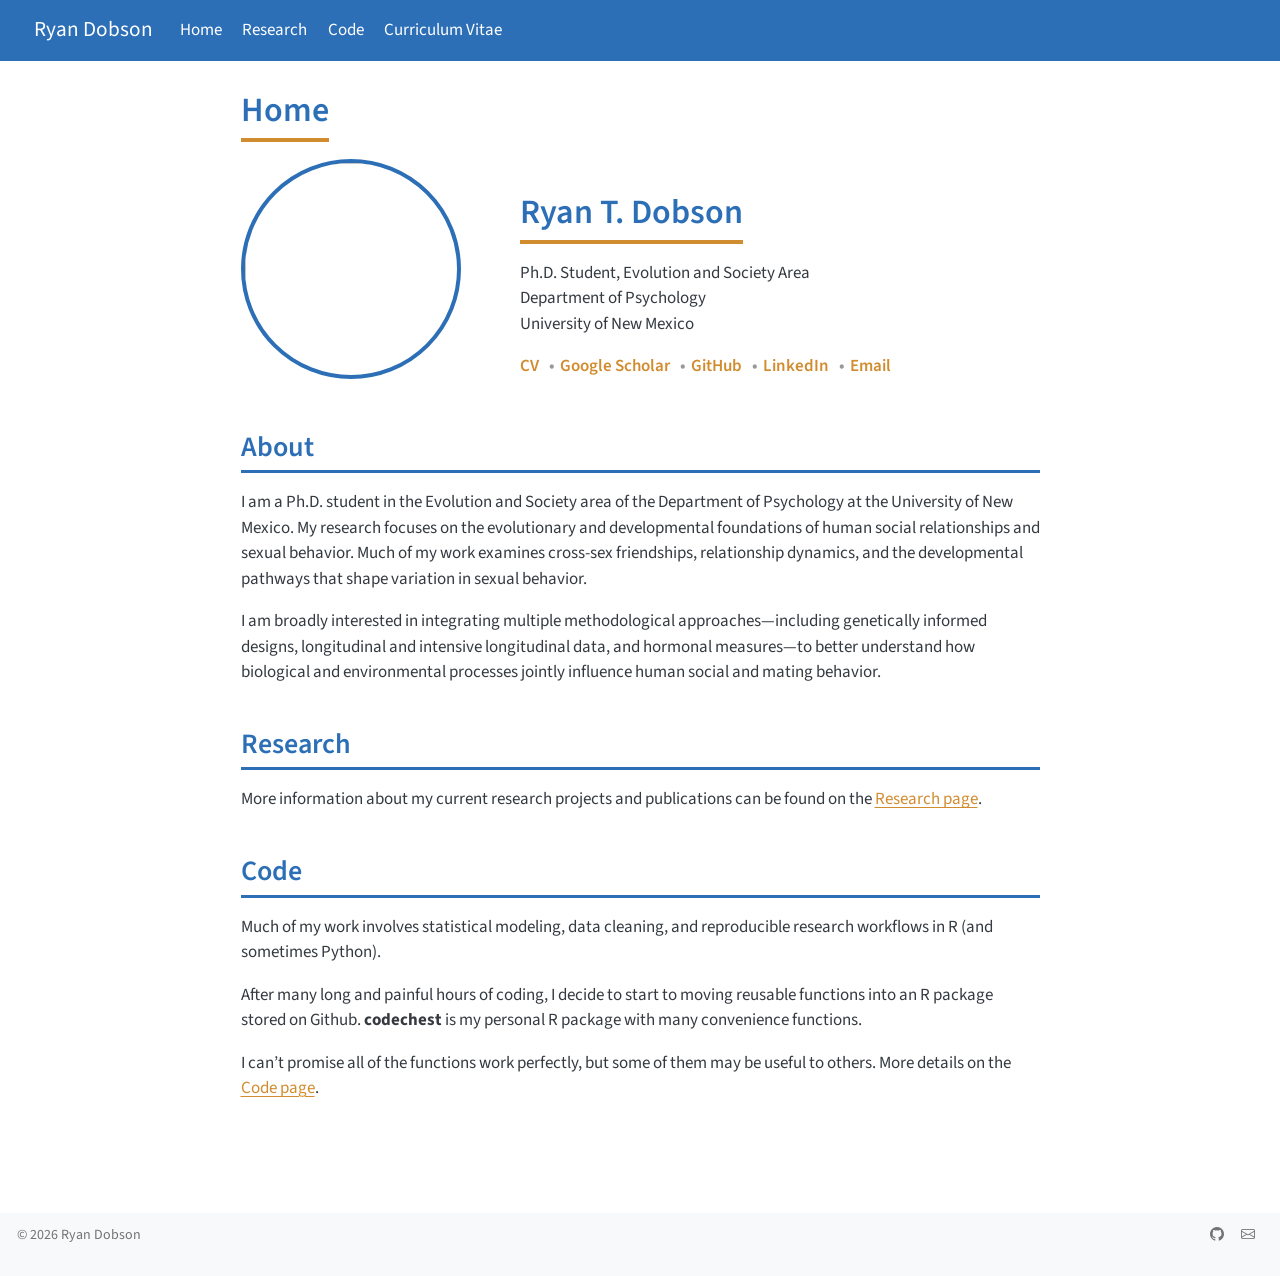
==== commit 79ded73f: "minor updates" ====
--- a/docs/index.html
+++ b/docs/index.html
@@ -169,8 +169,8 @@
 <section id="code" class="level2">
 <h2 class="anchored" data-anchor-id="code">Code</h2>
 <p>Much of my work involves statistical modeling, data cleaning, and reproducible research workflows in R (and sometimes Python).</p>
-<p><strong>codechest</strong>, an R package I am slowly developing to organize reusable functions and workflows for data cleaning, statistical modeling, and research pipelines.</p>
-<p>More examples of my code and research tools can be found on the <a href="./code.html">Code page</a>.</p>
+<p>After many long and painful hours of coding, I decide to start to moving reusable functions into an R package stored on Github. <strong>codechest</strong> is my personal R package with many convenience functions.</p>
+<p>I can’t promise all of the functions work perfectly, but some of them may be useful to others. More details on the <a href="./code.html">Code page</a>.</p>
 
 
 </section>
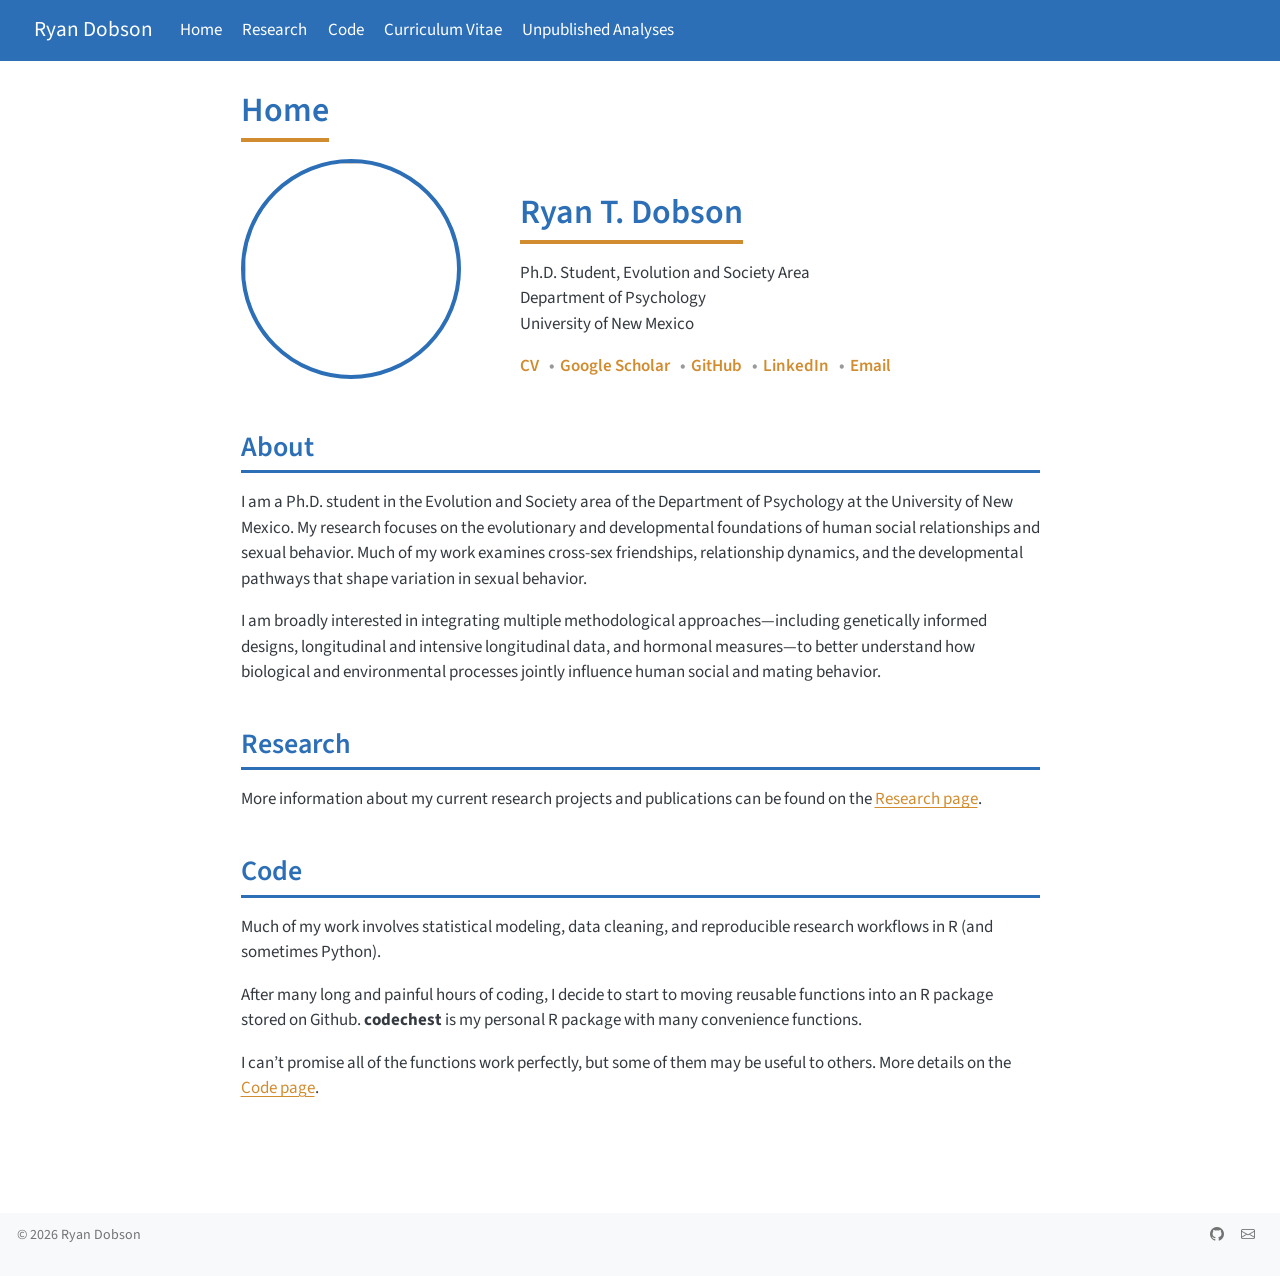
==== commit cc03ec7c: "adding unpublished analyses" ====
--- a/docs/index.html
+++ b/docs/index.html
@@ -107,6 +107,10 @@
   <li class="nav-item">
     <a class="nav-link" href="./cv.html"> 
 <span class="menu-text">Curriculum Vitae</span></a>
+  </li>  
+  <li class="nav-item">
+    <a class="nav-link" href="./unpublished_analyses.html"> 
+<span class="menu-text">Unpublished Analyses</span></a>
   </li>  
 </ul>
           </div> <!-- /navcollapse -->
--- a/docs/styles.css
+++ b/docs/styles.css
@@ -86,4 +86,21 @@
 
 .profile-links a:last-child::after {
   content: "";
+}
+
+.function-card {
+  border: 1px solid #e0e0e0;
+  border-left: 4px solid var(--primary-color);
+  border-radius: 6px;
+  padding: 16px;
+  margin-bottom: 24px;
+  background-color: #fafafa;
+}
+
+.function-card h3 {
+  margin-top: 0;
+}
+
+.function-card code {
+  font-size: 0.95em;
 }
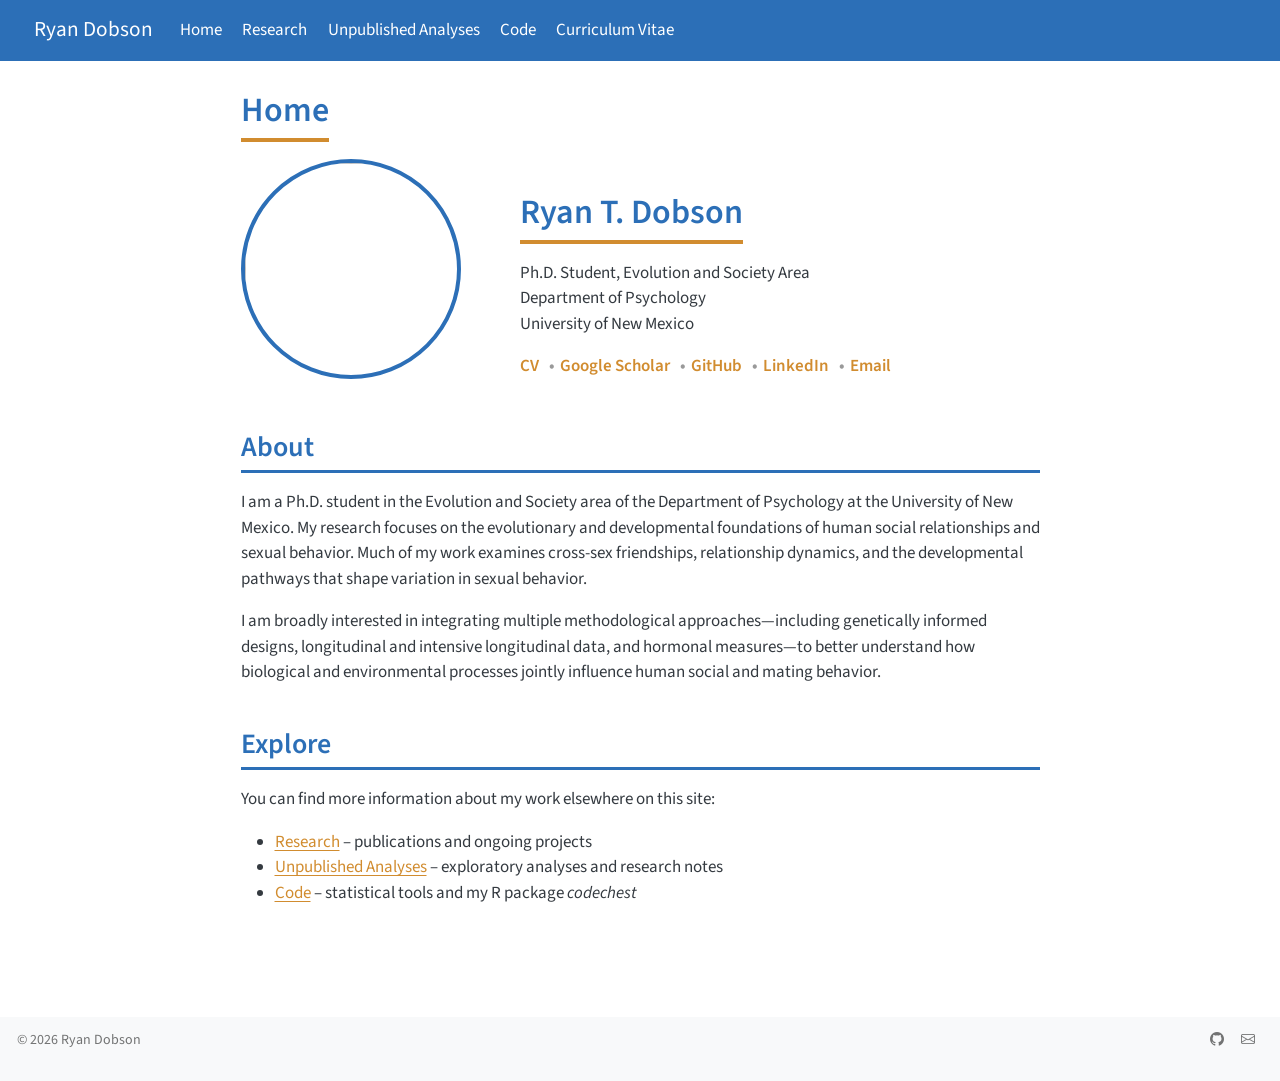
==== commit 65b859bf: "home page updates" ====
--- a/docs/index.html
+++ b/docs/index.html
@@ -101,16 +101,16 @@
 <span class="menu-text">Research</span></a>
   </li>  
   <li class="nav-item">
+    <a class="nav-link" href="./unpublished_analyses.html"> 
+<span class="menu-text">Unpublished Analyses</span></a>
+  </li>  
+  <li class="nav-item">
     <a class="nav-link" href="./code.html"> 
 <span class="menu-text">Code</span></a>
   </li>  
   <li class="nav-item">
     <a class="nav-link" href="./cv.html"> 
 <span class="menu-text">Curriculum Vitae</span></a>
-  </li>  
-  <li class="nav-item">
-    <a class="nav-link" href="./unpublished_analyses.html"> 
-<span class="menu-text">Unpublished Analyses</span></a>
   </li>  
 </ul>
           </div> <!-- /navcollapse -->
@@ -166,15 +166,16 @@
 <p>I am a Ph.D.&nbsp;student in the Evolution and Society area of the Department of Psychology at the University of New Mexico. My research focuses on the evolutionary and developmental foundations of human social relationships and sexual behavior. Much of my work examines cross-sex friendships, relationship dynamics, and the developmental pathways that shape variation in sexual behavior.</p>
 <p>I am broadly interested in integrating multiple methodological approaches—including genetically informed designs, longitudinal and intensive longitudinal data, and hormonal measures—to better understand how biological and environmental processes jointly influence human social and mating behavior.</p>
 </section>
-<section id="research" class="level2">
-<h2 class="anchored" data-anchor-id="research">Research</h2>
-<p>More information about my current research projects and publications can be found on the <a href="./research.html">Research page</a>.</p>
-</section>
-<section id="code" class="level2">
-<h2 class="anchored" data-anchor-id="code">Code</h2>
-<p>Much of my work involves statistical modeling, data cleaning, and reproducible research workflows in R (and sometimes Python).</p>
-<p>After many long and painful hours of coding, I decide to start to moving reusable functions into an R package stored on Github. <strong>codechest</strong> is my personal R package with many convenience functions.</p>
-<p>I can’t promise all of the functions work perfectly, but some of them may be useful to others. More details on the <a href="./code.html">Code page</a>.</p>
+<section id="explore" class="level2">
+<h2 class="anchored" data-anchor-id="explore">Explore</h2>
+<p>You can find more information about my work elsewhere on this site:</p>
+<ul>
+<li><a href="./research.html">Research</a> – publications and ongoing projects<br>
+</li>
+<li><a href="./unpublished_analyses.html">Unpublished Analyses</a> – exploratory analyses and research notes<br>
+</li>
+<li><a href="./code.html">Code</a> – statistical tools and my R package <em>codechest</em></li>
+</ul>
 
 
 </section>
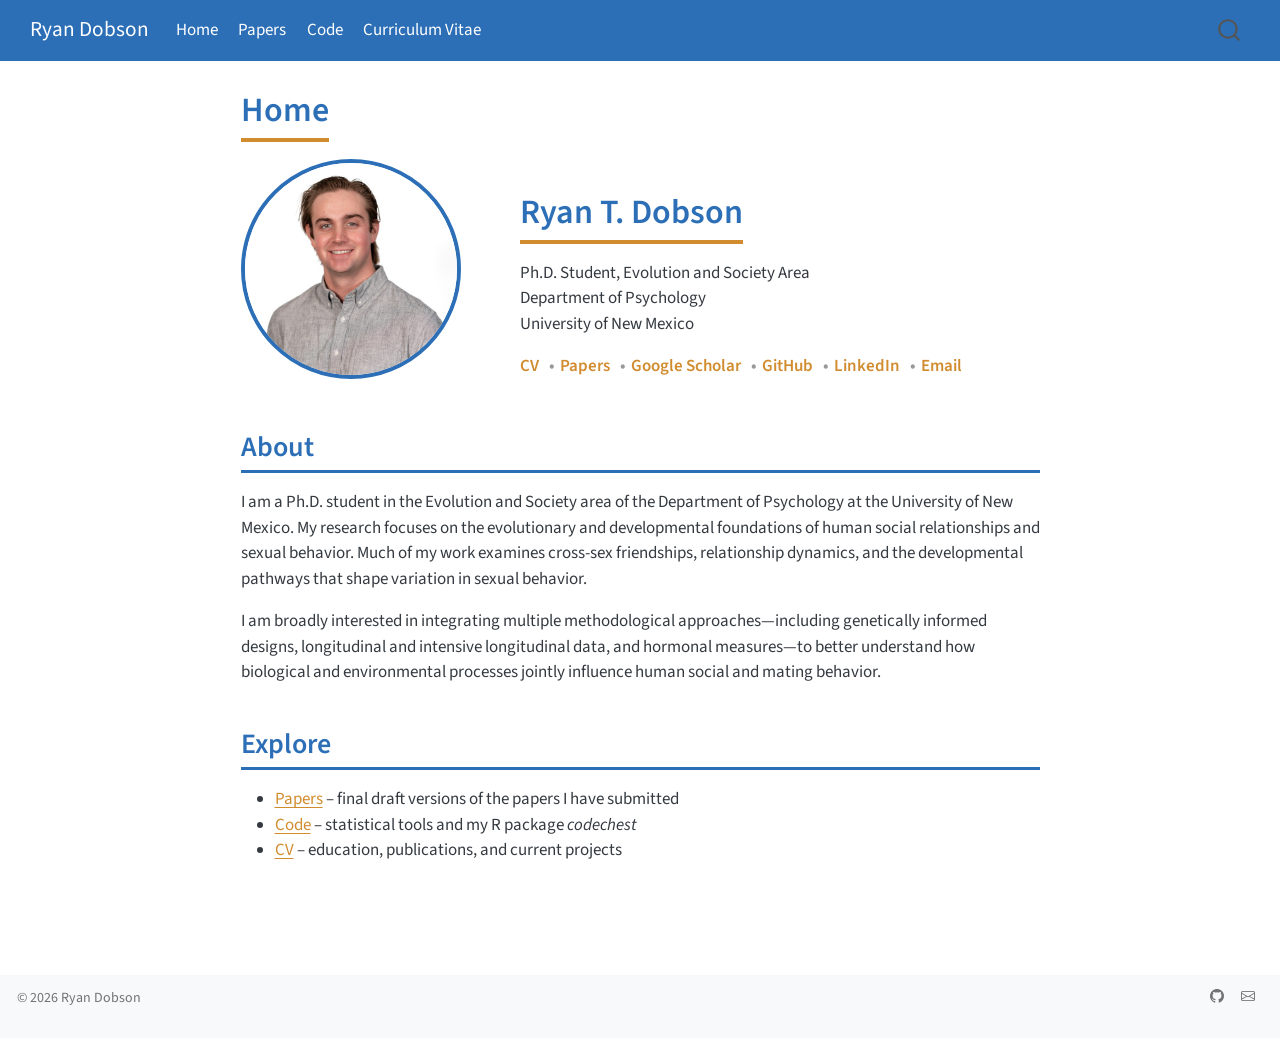
==== commit 6d55b06c: "Simplify site to Home, Papers, Code, and CV Trim the site down to serve as a simple hub for an email" ====
--- a/docs/index.html
+++ b/docs/index.html
@@ -2,13 +2,16 @@
 <html xmlns="http://www.w3.org/1999/xhtml" lang="en" xml:lang="en"><head>
 
 <meta charset="utf-8">
-<meta name="generator" content="quarto-1.8.25">
+<meta name="generator" content="quarto-1.9.36">
 
 <meta name="viewport" content="width=device-width, initial-scale=1.0, user-scalable=yes">
 
 
 <title>Home – Ryan Dobson</title>
 <style>
+/* Default styles provided by pandoc.
+** See https://pandoc.org/MANUAL.html#variables-for-html for config info.
+*/
 code{white-space: pre-wrap;}
 span.smallcaps{font-variant: small-caps;}
 div.columns{display: flex; gap: min(4vw, 1.5em);}
@@ -32,15 +35,14 @@
 <meta name="quarto:offset" content="./">
 <script src="site_libs/quarto-html/quarto.js" type="module"></script>
 <script src="site_libs/quarto-html/tabsets/tabsets.js" type="module"></script>
-<script src="site_libs/quarto-html/axe/axe-check.js" type="module"></script>
 <script src="site_libs/quarto-html/popper.min.js"></script>
 <script src="site_libs/quarto-html/tippy.umd.min.js"></script>
 <script src="site_libs/quarto-html/anchor.min.js"></script>
 <link href="site_libs/quarto-html/tippy.css" rel="stylesheet">
-<link href="site_libs/quarto-html/quarto-syntax-highlighting-7b89279ff1a6dce999919e0e67d4d9ec.css" rel="stylesheet" id="quarto-text-highlighting-styles">
+<link href="site_libs/quarto-html/quarto-syntax-highlighting-845c23b38eaddc0f92fda52bfe77a8c8.css" rel="stylesheet" id="quarto-text-highlighting-styles">
 <script src="site_libs/bootstrap/bootstrap.min.js"></script>
 <link href="site_libs/bootstrap/bootstrap-icons.css" rel="stylesheet">
-<link href="site_libs/bootstrap/bootstrap-d34d6fb547be8940ebf3b1b41525d5d0.min.css" rel="stylesheet" append-hash="true" id="quarto-bootstrap" data-mode="light">
+<link href="site_libs/bootstrap/bootstrap-92e10f6ce3446bec35b7753a50f36476.min.css" rel="stylesheet" append-hash="true" id="quarto-bootstrap" data-mode="light">
 <script id="quarto-search-options" type="application/json">{
   "location": "navbar",
   "copy-button": false,
@@ -80,8 +82,6 @@
     <nav class="navbar navbar-expand-lg " data-bs-theme="dark">
       <div class="navbar-container container-fluid">
       <div class="navbar-brand-container mx-auto">
-    <a href="./index.html" class="navbar-brand navbar-brand-logo">
-    </a>
     <a class="navbar-brand" href="./index.html">
     <span class="navbar-title">Ryan Dobson</span>
     </a>
@@ -97,12 +97,8 @@
 <span class="menu-text">Home</span></a>
   </li>  
   <li class="nav-item">
-    <a class="nav-link" href="./research.html"> 
-<span class="menu-text">Research</span></a>
-  </li>  
-  <li class="nav-item">
-    <a class="nav-link" href="./unpublished_analyses.html"> 
-<span class="menu-text">Unpublished Analyses</span></a>
+    <a class="nav-link" href="https://github.com/ryandobson/my_papers"> 
+<span class="menu-text">Papers</span></a>
   </li>  
   <li class="nav-item">
     <a class="nav-link" href="./code.html"> 
@@ -156,7 +152,7 @@
 Department of Psychology<br>
 University of New Mexico</p>
 <div class="profile-links">
-<p><a href="files/Ryan_Dobson_CV_march15_2026.pdf">CV</a> <a href="https://scholar.google.com/citations?user=y7DOvyMAAAAJ&amp;hl=en">Google Scholar</a> <a href="https://github.com/ryandobson">GitHub</a> <a href="https://www.linkedin.com/in/ryan-dobson-2022abc">LinkedIn</a> <a href="mailto:rdobson@unm.edu">Email</a></p>
+<p><a href="files/Ryan_Dobson_CV_sept19_2026.pdf">CV</a> <a href="https://github.com/ryandobson/my_papers">Papers</a> <a href="https://scholar.google.com/citations?user=y7DOvyMAAAAJ&amp;hl=en">Google Scholar</a> <a href="https://github.com/ryandobson">GitHub</a> <a href="https://www.linkedin.com/in/ryan-dobson-2022abc">LinkedIn</a> <a href="mailto:rdobson@unm.edu">Email</a></p>
 </div>
 </section>
 </div>
@@ -168,13 +164,12 @@
 </section>
 <section id="explore" class="level2">
 <h2 class="anchored" data-anchor-id="explore">Explore</h2>
-<p>You can find more information about my work elsewhere on this site:</p>
 <ul>
-<li><a href="./research.html">Research</a> – publications and ongoing projects<br>
+<li><a href="https://github.com/ryandobson/my_papers">Papers</a> – final draft versions of the papers I have submitted<br>
 </li>
-<li><a href="./unpublished_analyses.html">Unpublished Analyses</a> – exploratory analyses and research notes<br>
+<li><a href="./code.html">Code</a> – statistical tools and my R package <em>codechest</em><br>
 </li>
-<li><a href="./code.html">Code</a> – statistical tools and my R package <em>codechest</em></li>
+<li><a href="./cv.html">CV</a> – education, publications, and current projects</li>
 </ul>
 
 
--- a/docs/site_libs/quarto-html/quarto-syntax-highlighting-845c23b38eaddc0f92fda52bfe77a8c8.css
+++ b/docs/site_libs/quarto-html/quarto-syntax-highlighting-845c23b38eaddc0f92fda52bfe77a8c8.css
@@ -0,0 +1,236 @@
+/* quarto syntax highlight colors */
+:root {
+  --quarto-hl-ot-color: #003B4F;
+  --quarto-hl-at-color: #657422;
+  --quarto-hl-ss-color: #20794D;
+  --quarto-hl-an-color: #5E5E5E;
+  --quarto-hl-fu-color: #4758AB;
+  --quarto-hl-st-color: #20794D;
+  --quarto-hl-cf-color: #003B4F;
+  --quarto-hl-op-color: #5E5E5E;
+  --quarto-hl-er-color: #AD0000;
+  --quarto-hl-bn-color: #AD0000;
+  --quarto-hl-al-color: #AD0000;
+  --quarto-hl-va-color: #111111;
+  --quarto-hl-bu-color: inherit;
+  --quarto-hl-ex-color: inherit;
+  --quarto-hl-pp-color: #AD0000;
+  --quarto-hl-in-color: #5E5E5E;
+  --quarto-hl-vs-color: #20794D;
+  --quarto-hl-wa-color: #5E5E5E;
+  --quarto-hl-do-color: #5E5E5E;
+  --quarto-hl-im-color: #00769E;
+  --quarto-hl-ch-color: #20794D;
+  --quarto-hl-dt-color: #AD0000;
+  --quarto-hl-fl-color: #AD0000;
+  --quarto-hl-co-color: #5E5E5E;
+  --quarto-hl-cv-color: #5E5E5E;
+  --quarto-hl-cn-color: #8f5902;
+  --quarto-hl-sc-color: #5E5E5E;
+  --quarto-hl-dv-color: #AD0000;
+  --quarto-hl-kw-color: #003B4F;
+}
+
+/* other quarto variables */
+:root {
+  --quarto-font-monospace: SFMono-Regular, Menlo, Monaco, Consolas, "Liberation Mono", "Courier New", monospace;
+}
+
+/* syntax highlight based on Pandoc's rules */
+pre > code.sourceCode > span {
+  color: #003B4F;
+}
+
+code.sourceCode > span {
+  color: #003B4F;
+}
+
+div.sourceCode,
+div.sourceCode pre.sourceCode {
+  color: #003B4F;
+}
+
+/* Normal */
+code span {
+  color: #003B4F;
+}
+
+/* Alert */
+code span.al {
+  color: #AD0000;
+  font-style: inherit;
+}
+
+/* Annotation */
+code span.an {
+  color: #5E5E5E;
+  font-style: inherit;
+}
+
+/* Attribute */
+code span.at {
+  color: #657422;
+  font-style: inherit;
+}
+
+/* BaseN */
+code span.bn {
+  color: #AD0000;
+  font-style: inherit;
+}
+
+/* BuiltIn */
+code span.bu {
+  font-style: inherit;
+}
+
+/* ControlFlow */
+code span.cf {
+  color: #003B4F;
+  font-weight: bold;
+  font-style: inherit;
+}
+
+/* Char */
+code span.ch {
+  color: #20794D;
+  font-style: inherit;
+}
+
+/* Constant */
+code span.cn {
+  color: #8f5902;
+  font-style: inherit;
+}
+
+/* Comment */
+code span.co {
+  color: #5E5E5E;
+  font-style: inherit;
+}
+
+/* CommentVar */
+code span.cv {
+  color: #5E5E5E;
+  font-style: italic;
+}
+
+/* Documentation */
+code span.do {
+  color: #5E5E5E;
+  font-style: italic;
+}
+
+/* DataType */
+code span.dt {
+  color: #AD0000;
+  font-style: inherit;
+}
+
+/* DecVal */
+code span.dv {
+  color: #AD0000;
+  font-style: inherit;
+}
+
+/* Error */
+code span.er {
+  color: #AD0000;
+  font-style: inherit;
+}
+
+/* Extension */
+code span.ex {
+  font-style: inherit;
+}
+
+/* Float */
+code span.fl {
+  color: #AD0000;
+  font-style: inherit;
+}
+
+/* Function */
+code span.fu {
+  color: #4758AB;
+  font-style: inherit;
+}
+
+/* Import */
+code span.im {
+  color: #00769E;
+  font-style: inherit;
+}
+
+/* Information */
+code span.in {
+  color: #5E5E5E;
+  font-style: inherit;
+}
+
+/* Keyword */
+code span.kw {
+  color: #003B4F;
+  font-weight: bold;
+  font-style: inherit;
+}
+
+/* Operator */
+code span.op {
+  color: #5E5E5E;
+  font-style: inherit;
+}
+
+/* Other */
+code span.ot {
+  color: #003B4F;
+  font-style: inherit;
+}
+
+/* Preprocessor */
+code span.pp {
+  color: #AD0000;
+  font-style: inherit;
+}
+
+/* SpecialChar */
+code span.sc {
+  color: #5E5E5E;
+  font-style: inherit;
+}
+
+/* SpecialString */
+code span.ss {
+  color: #20794D;
+  font-style: inherit;
+}
+
+/* String */
+code span.st {
+  color: #20794D;
+  font-style: inherit;
+}
+
+/* Variable */
+code span.va {
+  color: #111111;
+  font-style: inherit;
+}
+
+/* VerbatimString */
+code span.vs {
+  color: #20794D;
+  font-style: inherit;
+}
+
+/* Warning */
+code span.wa {
+  color: #5E5E5E;
+  font-style: italic;
+}
+
+.prevent-inlining {
+  content: "</";
+}
+
+/*# sourceMappingURL=ac89f0bb514bba72461919f78549e31c.css.map */
